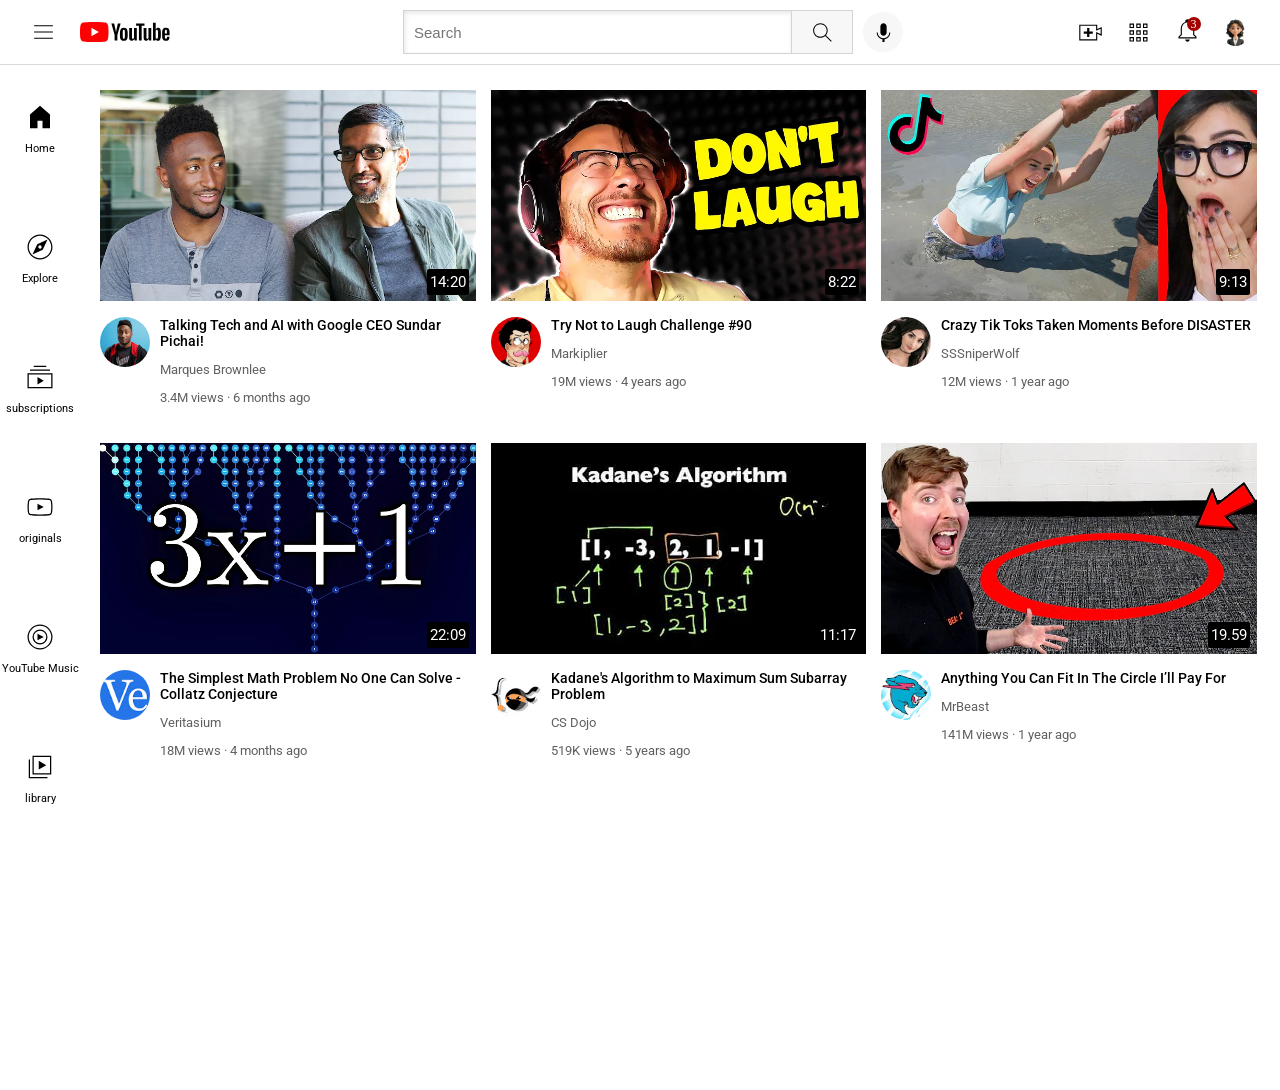
==== index.html @ 9d05a522 "Update and rename index.html.html to index.html" ====
<!DOCTYPE html>
<html>
<head>
  
  <link rel="preconnect" href="https://fonts.googleapis.com">
<link rel="preconnect" href="https://fonts.gstatic.com" crossorigin>
<link href="https://fonts.googleapis.com/css2?family=Roboto:ital,wght@0,100..900;1,100..900&display=swap" rel="stylesheet">

<line rel="stylesheet" href="styles/general.css"></line>
<link rel="stylesheet" href="styles/header.css">
<link rel="stylesheet" href="styles/video.css">
<link rel="stylesheet" href="styles/sideBar.css">

  <title>Youtube.com</title>
</head>

<body style="margin:0px;padding-top:90px;padding-left:100px;height:1000px;padding-right: 23px;">
  <div class="header">
    <div class="startingPart">
      <div class="hamburger-menu">
         <img class="hamburger-menu-img" src="icons/hamburger-menu.svg">
      </div>
      <div class="youtube-apps">
         <img class="youtube-apps-img" src="icons/youtube-logo.svg">
      </div>
    </div>
    <div class="middlePart">
      
        <input class="Search-bar"type="text" placeholder="Search">
     
      <div class="search-item">
        <img class="searchPic" src="icons/search.svg">
        <div class="tooltip">Search</div>
      </div>
      <div class="voice-search-item">
        <img class="voice-search-Pic" src="icons/voice-search-icon.svg">
        <div class="tooltip">Search with your voice</div>
      </div>
    </div>
    <div class="endingPart">
      <div class="upload-cont">
        <img class="upload-pic" src="icons/upload.svg">
      <div class="tooltip">Create</div>
      </div>
      <div class="youtube-app-cont">
        <img class="youtube-apps-pic" src="icons/youtube-apps (1).svg">
        <div class="tooltip">
          YouTube apps</div>
      </div>
      <div class="notify_cont">
         <img class="notifications-pic"src="icons/notifications.svg">
        <div class="notify-count">3</div>
        <div class="tooltip">notifications</div>
      </div>
      <img class="channel-pic" src="channels_Pictures/my-channel.png">
    </div>
  </div>


  <div class="sideBar">
    <div class="sidelink">
      <img src="sideBar/home.svg">
      <div>Home</div>
    </div>
    <div class="sidelink">
      <img src="sideBar/explore.svg">
      <div>Explore</div>
    </div>
    <div class="sidelink">
      <img src="sideBar/subscriptions.svg">
      <div>subscriptions</div>
    </div>
    <div class="sidelink">
      <img src="sideBar/originals.svg">
      <div>originals</div>
    </div>

    <div class="sidelink">
      <img src="sideBar/youtube-music.svg">
      <div>YouTube Music</div>
    </div>
    <div class="sidelink">
      <img src="sideBar/library.svg">
      <div>library</div>
    </div>
  </div>
  
  
  <div class="video-grid">
    <div class="video-preview">
    <div class="thumbnail-row">
      <img class="thumbnail" src="thumbnail/thumbnail-1 (1).webp">
      <div class="video-time">14:20</div>
    </div>
    <div class="video-info-grid">
        <div class="channel_Pictures">
          <img class="profile-pictures" src="channels_Pictures/channel-1.jpeg">
        </div>
        <div class="video-info">
              <p class="video-title">
              Talking Tech and AI with Google CEO Sundar Pichai!
              </p>
              <p class="video-author">
                Marques Brownlee
              </p>
              <p class="video-stats">
                3.4M views · 6 months ago
              </p>
        </div>
    </div>
  </div> 



  <div class="video-preview">
    <div class="thumbnail-row">
      <img class="thumbnail" src="thumbnail/thumbnail-2.webp">
      <div class="video-time">8:22</div>
    </div>
    <div class="video-info-grid">
        <div class="channel_Pictures">
          <img class="profile-pictures" src="channels_Pictures/channel-2.jpeg">
          
        </div>
        <div class="video-info">
              <p class="video-title">
              Try Not to Laugh Challenge #90
              </p>
              <p class="video-author">
                Markiplier
              </p>
              <p class="video-stats">
                19M views · 4 years ago
              </p>
        </div>
    </div>
  </div> 

   <div class="video-preview">
    <div class="thumbnail-row">
      <img class="thumbnail" src="thumbnail/thumbnail-3.webp">
      <div class="video-time">9:13</div>
    </div>
    <div class="video-info-grid">
        <div class="channel_Pictures">
          <img class="profile-pictures" src="channels_Pictures/channel-3.jpeg">
        </div>
        <div class="video-info">
              <p class="video-title">
              Crazy Tik Toks Taken Moments Before DISASTER
              </p>
              <p class="video-author">
              SSSniperWolf
              </p>
              <p class="video-stats">
                12M views · 1 year ago
              </p>
        </div>
    </div>
  </div> 

   <div class="video-preview">
    <div class="thumbnail-row">
      <img class="thumbnail" src="thumbnail/thumbnail-4.webp">
      <div class="video-time">22:09</div>
    </div>
    <div class="video-info-grid">
        <div class="channel_Pictures">
          <img class="profile-pictures" src="channels_Pictures/channel-4.jpeg">
        </div>
        <div class="video-info">
              <p class="video-title">
              The Simplest Math Problem No One Can Solve - Collatz Conjecture
              </p>
              <p class="video-author">
                Veritasium
              </p>
              <p class="video-stats">
               18M views · 4 months ago
              </p>
        </div>
    </div>
  </div> 

  <div class="video-preview">
    <div class="thumbnail-row">
      <img class="thumbnail" src="thumbnail/thumbnail-5.webp">
      <div class="video-time">11:17</div>
    </div>
    <div class="video-info-grid">
        <div class="channel_Pictures">
          <img class="profile-pictures" src="channels_Pictures/channel-5.jpeg">
        </div>
        <div class="video-info">
              <p class="video-title">
              Kadane's Algorithm to Maximum Sum Subarray Problem
              </p>
              <p class="video-author">
                CS Dojo
              </p>
              <p class="video-stats">
                519K views · 5 years ago
              </p>
        </div>
    </div>
  </div> 
  
   <div class="video-preview">
    <div class="thumbnail-row">
      <img class="thumbnail" src="thumbnail/thumbnail-6.webp">
      <div class="video-time">19.59</div>
    </div>
    <div class="video-info-grid">
        <div class="channel_Pictures">
          <img class="profile-pictures" src="channels_Pictures/channel-6.jpeg">
        </div>
        <div class="video-info">
              <p class="video-title">
              Anything You Can Fit In The Circle I’ll Pay For
              </p>
              <p class="video-author">
                MrBeast
              </p>
              <p class="video-stats">
                141M views · 1 year ago
              </p>
        </div>
    </div>
  </div> 
  </div>

        
    













  
</body>
</html>
---- styles/header.css ----
.header
{
  z-index:100;
  padding:7px;
  position:fixed;
  top:0;
  left:0;
  right:0;
  background-color: white;
  display:flex;
  height:50px;
  flex-direction:row;
  justify-content: space-between;
  border-bottom-width:1px;
  border-bottom-style: solid;
  border-bottom-color:rgb(218, 218, 218);
}
.startingPart
{
  display: flex;
  align-items: center;
}
.middlePart
{
  display:flex;
  align-items: center;
  flex:1;
  /* margin-right:35px; */
  margin-left:70px;
  max-width: 500px;
}
.endingPart
{
  display:flex;
  align-items: center;
  justify-content: space-evenly;
  width:200px;
  margin-right:10px;
  flex-shrink:0;
}
.hamburger-menu
{
  height:25px;

}
.hamburger-menu-img
{
  margin-left:24px;
  height:100%;
  margin-right:24px;
}
.youtube-apps
{
  height:20px;
  margin-right:3px;
}
.youtube-apps-img
{
  height:100%;
  
}
.Search-bar
{
  flex:1;
  font-size:15px;
  height:40px;
   width:0;
  min-width:0px;
  border-style:solid;
  border-width:1px;
  border-color:  rgb(212, 212, 212); 
  padding-left:10px;
  box-shadow:inset 1px 2px 5px rgba(0,0,0,0.1);
 
  
}
.search-bar::placeholder
{
  font-family: roboto,arial;
}
.search-item
{
  background-color: rgb(247, 247, 247);
  display:flex;
  align-items: center;
   justify-content: center;
  height:42px;
  border-style:solid;
  border-width:1px;
  border-color:  rgb(212, 212, 212);
  width:60px;
  margin-left:-1px;
  position:relative;
}
.searchPic
{
  height:25px;

}
.voice-search-item
{
  display:flex;
  align-items: center;
  justify-content:center;
  margin-left:10px;
  height:40px;
  width:40px;
  background-color: rgb(247, 247, 247);
  border-radius: 50%;
  text-align: center;
  position:relative;
}
.voice-search-Pic
{
  height: 25px;
}
.upload-pic,.youtube-apps-pic,.notifications-pic,.channel-pic
{
  height:27px;
  margin:7px;
}
.channel-pic
{
  border-radius:14px;
}
.notify_cont
{
  position:relative;
}
.notify-count
{
  text-align:center;
 color:white;
 background-color: rgb(165, 0, 0); 
 font-size:12px;
 height:14px;
 width:14px;
 border-radius:7px;
 position:absolute;
 top:7px;
 right:7px;
}
.upload-cont
{
  display:flex;
  align-items:center;
  justify-content:center;
  position:relative;
}
.youtube-app-cont
{
  display:flex;
  align-items:center;
  justify-content:center;
  position:relative;
}
.search-item .tooltip,.voice-search-item .tooltip,.upload-cont .tooltip,.youtube-app-cont .tooltip,.notify_cont .tooltip{
 font-family:Roboto,arial;
  font-size:12px;
  white-space:nowrap;
  position:absolute;
  background-color:rgb(120, 119, 119);
  top:60px;
  color:white;
  padding-top:8px;
  padding-bottom:8px;
  padding-left:6px;
  padding-right:6px;
  border-radius:2px;
  opacity:0;
}
.search-item:hover .tooltip,
.voice-search-item:hover .tooltip,.upload-cont:hover .tooltip,.youtube-app-cont:hover .tooltip,.notify_cont:hover .tooltip{
  opacity:1;
}
---- styles/video.css ----
.thumbnail
    {
      width:100%;
    }
    .video-title
    {
      
      font-family: Roboto ,Arial;
       margin-top:0px;
       font-weight:500;
       font-size:14px;
       margin-bottom:12px;
    }
    .video-author,
    .video-stats
    {
      font-family: Roboto,Arial;
      font-size:13px;
color:rgb(96,96,96);

    }
    .video-author{
      margin-bottom:4px;
    }
    .profile-pictures
    {
      width:100%;
      border-radius:50%;
    }
    .video-info
    {
      padding-left:10px;
    }
    .thumbnail-row
    {
      margin-bottom: 12px;
      position:relative;
    }
    .video-info-grid
    {
      display:grid;
      grid-template-columns: 50px 1fr;
    }
    .video-grid{
      display:grid;
      grid-template-columns: 1fr 1fr 1fr;
      column-gap:15px;
      row-gap:25px;

    }
    .video-time
    {
      background-color: black;
      color:white;
      position:absolute;
      right:7px;
      bottom:10px;
      font-size:15px;
      font-family: roboto,Arial;
      padding-left:3px;
      padding-right:3px;
    padding-top:4px;
  padding-bottom:4px;    
  border-radius:2px;
}
---- styles/sideBar.css ----
.sideBar
{
  width:80px;
  position:fixed;
  top:63px;
  left:0;
  bottom:0;
  
}
.sidelink
{
  display:flex;
  flex-direction: column;
  justify-content: center;
  align-items: center;
  height:130px;
  
}
.sidelink img{
  height:30px;
  margin-bottom: 5px;
}
.sidelink div{
  margin-top: 5px;
  font-size:11px;
  font-family: roboto, Arial;
}
.sidelink:hover{
  background-color: rgb(233, 230, 230);
}
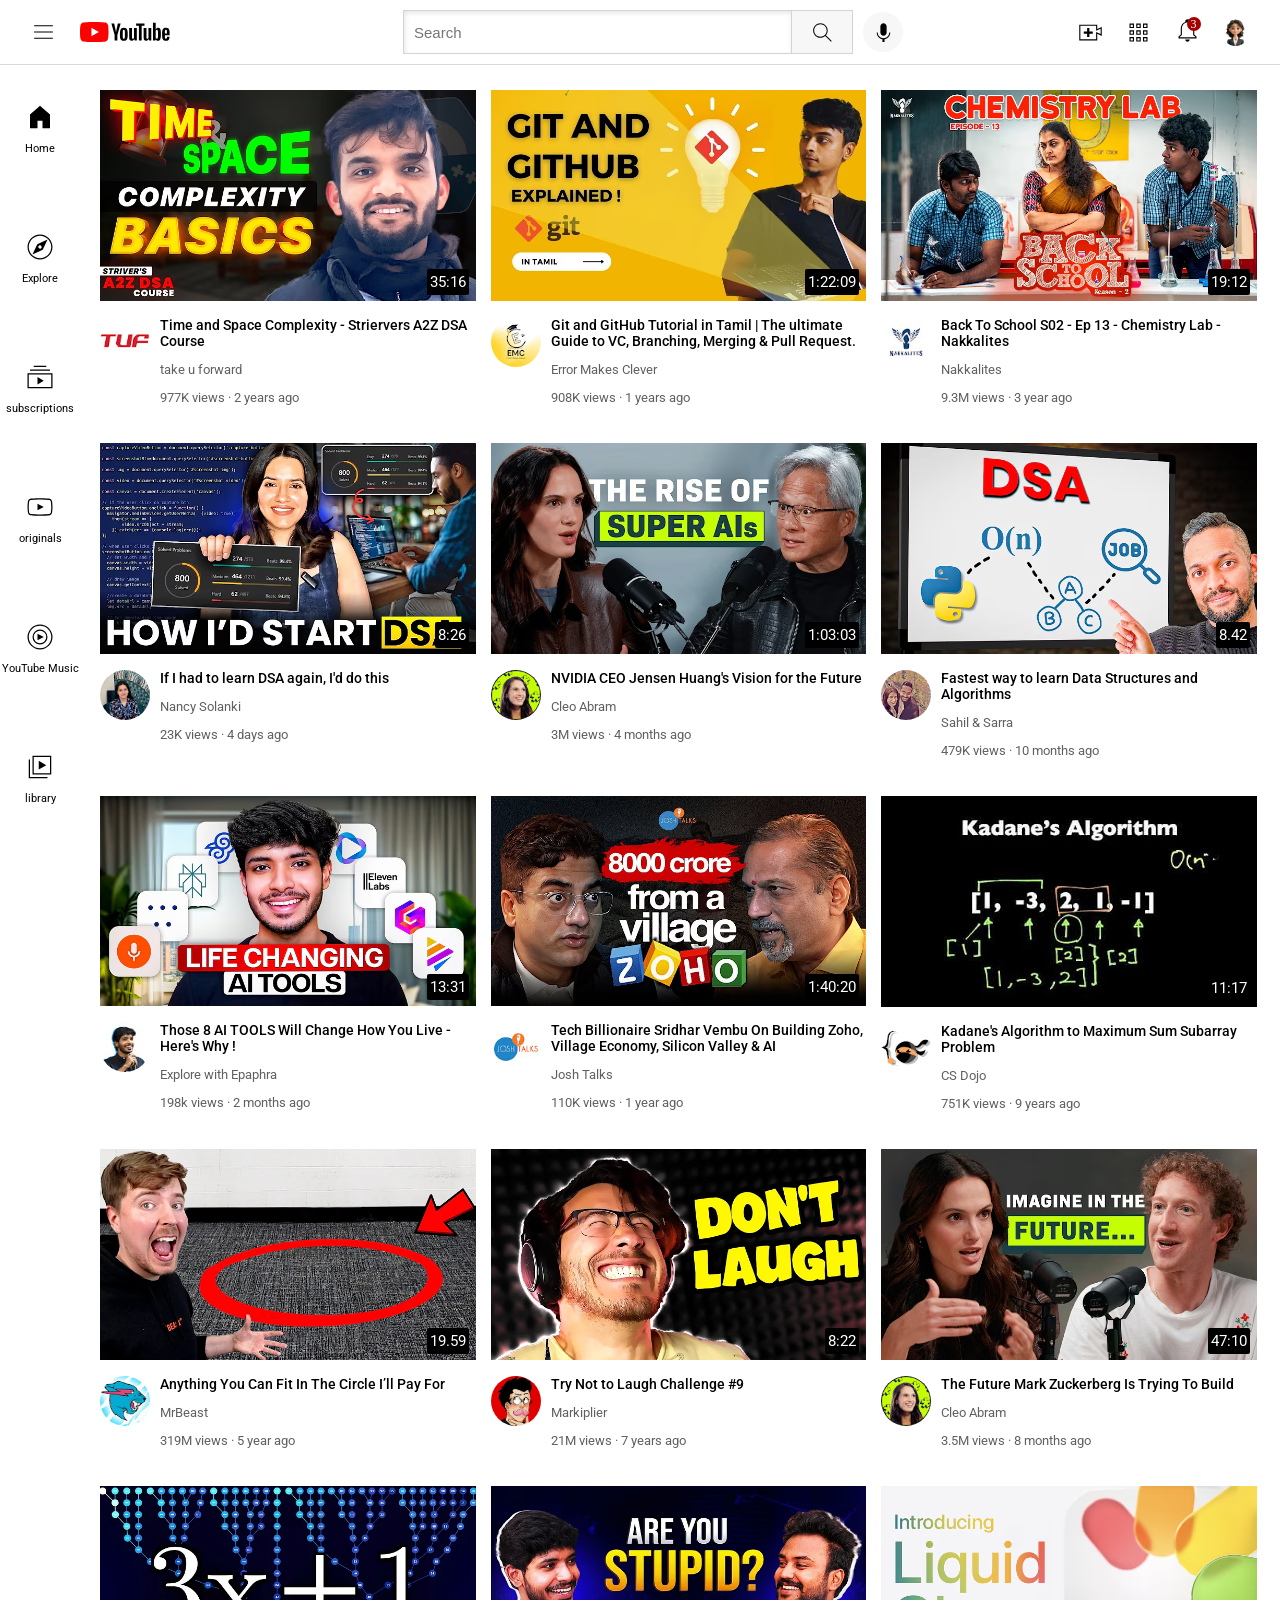
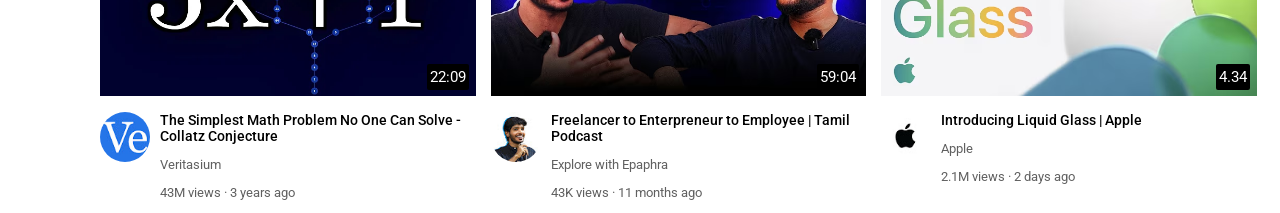
==== commit b1394d08: "Add files via upload" ====
--- a/index.html
+++ b/index.html
@@ -89,22 +89,22 @@
   <div class="video-grid">
     <div class="video-preview">
     <div class="thumbnail-row">
-      <img class="thumbnail" src="thumbnail/thumbnail-1 (1).webp">
-      <div class="video-time">14:20</div>
-    </div>
-    <div class="video-info-grid">
-        <div class="channel_Pictures">
-          <img class="profile-pictures" src="channels_Pictures/channel-1.jpeg">
-        </div>
-        <div class="video-info">
-              <p class="video-title">
-              Talking Tech and AI with Google CEO Sundar Pichai!
-              </p>
-              <p class="video-author">
-                Marques Brownlee
-              </p>
-              <p class="video-stats">
-                3.4M views · 6 months ago
+      <img class="thumbnail" src="thumbnail/hq720.avif">
+      <div class="video-time">35:16</div>
+    </div>
+    <div class="video-info-grid">
+        <div class="channel_Pictures">
+          <img class="profile-pictures" src="channels_Pictures/tuf.jpg">
+        </div>
+        <div class="video-info">
+              <p class="video-title">
+              Time and Space Complexity - Striervers A2Z DSA Course
+              </p>
+              <p class="video-author">
+                take u forward
+              </p>
+              <p class="video-stats">
+                977K views · 2 years ago
               </p>
         </div>
     </div>
@@ -113,6 +113,217 @@
 
 
   <div class="video-preview">
+    <div class="thumbnail-row">
+      <img class="thumbnail" src="thumbnail/hq720 (1).avif">
+      <div class="video-time">1:22:09</div>
+    </div>
+    <div class="video-info-grid">
+        <div class="channel_Pictures">
+          <img class="profile-pictures" src="channels_Pictures/emc.jpg">
+          
+        </div>
+        <div class="video-info">
+              <p class="video-title">
+              Git and GitHub Tutorial in Tamil | The ultimate Guide to VC, Branching, Merging & Pull Request.
+              </p>
+              <p class="video-author">
+                Error Makes Clever
+              </p>
+              <p class="video-stats">
+                908K views · 1 years ago
+              </p>
+        </div>
+    </div>
+  </div> 
+
+   <div class="video-preview">
+    <div class="thumbnail-row">
+      <img class="thumbnail" src="thumbnail/hq720 (2).avif">
+      <div class="video-time">19:12</div>
+    </div>
+    <div class="video-info-grid">
+        <div class="channel_Pictures">
+          <img class="profile-pictures" src="channels_Pictures/nakkalites.jpg">
+        </div>
+        <div class="video-info">
+              <p class="video-title">
+                Back To School S02 - Ep 13 - Chemistry Lab - Nakkalites
+              </p>
+              <p class="video-author">
+             Nakkalites
+              </p>
+              <p class="video-stats">
+                9.3M views · 3 year ago
+              </p>
+        </div>
+    </div>
+  </div> 
+
+   <div class="video-preview">
+    <div class="thumbnail-row">
+      <img class="thumbnail" src="thumbnail/hq720 (3).avif">
+      <div class="video-time">8:26</div>
+    </div>
+    <div class="video-info-grid">
+        <div class="channel_Pictures">
+          <img class="profile-pictures" src="channels_Pictures/nancy.jpg">
+        </div>
+        <div class="video-info">
+              <p class="video-title">
+            If I had to learn DSA again, I'd do this
+              </p>
+              <p class="video-author">
+              Nancy Solanki
+              </p>
+              <p class="video-stats">
+               23K views · 4 days ago
+              </p>
+        </div>
+    </div>
+  </div> 
+
+  <div class="video-preview">
+    <div class="thumbnail-row">
+      <img class="thumbnail" src="thumbnail/hq720 (4).avif">
+      <div class="video-time">1:03:03</div>
+    </div>
+    <div class="video-info-grid">
+        <div class="channel_Pictures">
+          <img class="profile-pictures" src="channels_Pictures/cleo.jpg">
+        </div>
+        <div class="video-info">
+              <p class="video-title">
+             NVIDIA CEO Jensen Huang's Vision for the Future
+              </p>
+              <p class="video-author">
+                   Cleo Abram
+              </p>
+              <p class="video-stats">
+                3M views · 4 months ago
+              </p>
+        </div>
+    </div>
+  </div> 
+  
+  <div class="video-preview">
+    <div class="thumbnail-row">
+      <img class="thumbnail" src="thumbnail/hq720 (12).avif">
+      <div class="video-time">8.42</div>
+    </div>
+    <div class="video-info-grid">
+        <div class="channel_Pictures">
+          <img class="profile-pictures" src="channels_Pictures/sahil&saara.jpg">
+        </div>
+        <div class="video-info">
+              <p class="video-title">
+              Fastest way to learn Data Structures and Algorithms
+              </p>
+              <p class="video-author">
+                Sahil & Sarra
+              </p>
+              <p class="video-stats">
+                479K views · 10 months ago
+              </p>
+        </div>
+    </div>
+  </div> 
+ 
+
+    <div class="video-preview">
+    <div class="thumbnail-row">
+      <img class="thumbnail" src="thumbnail/hq720 (6).avif">
+      <div class="video-time">13:31</div>
+    </div>
+    <div class="video-info-grid">
+        <div class="channel_Pictures">
+          <img class="profile-pictures" src="channels_Pictures/ewe.jpg">
+          
+        </div>
+        <div class="video-info">
+              <p class="video-title">
+                Those 8 AI TOOLS Will Change How You Live - Here's Why !
+              </p>
+              <p class="video-author">
+                Explore with Epaphra
+              </p>
+              <p class="video-stats">
+                198k views · 2 months ago
+              </p>
+        </div>
+    </div>
+  </div> 
+
+   <div class="video-preview">
+    <div class="thumbnail-row">
+      <img class="thumbnail" src="thumbnail/hq720 (7).avif">
+      <div class="video-time">1:40:20</div>
+    </div>
+    <div class="video-info-grid">
+        <div class="channel_Pictures">
+          <img class="profile-pictures" src="channels_Pictures/joshtalk.jpg">
+        </div>
+        <div class="video-info">
+              <p class="video-title">
+              Tech Billionaire Sridhar Vembu On Building Zoho, Village Economy, Silicon Valley & AI
+              </p>
+              <p class="video-author">
+              Josh Talks
+              </p>
+              <p class="video-stats">
+                110K views · 1 year ago
+              </p>
+        </div>
+    </div>
+  </div> 
+
+
+
+  <div class="video-preview">
+    <div class="thumbnail-row">
+      <img class="thumbnail" src="thumbnail/thumbnail-5.webp">
+      <div class="video-time">11:17</div>
+    </div>
+    <div class="video-info-grid">
+        <div class="channel_Pictures">
+          <img class="profile-pictures" src="channels_Pictures/channel-5.jpeg">
+        </div>
+        <div class="video-info">
+              <p class="video-title">
+              Kadane's Algorithm to Maximum Sum Subarray Problem
+              </p>
+              <p class="video-author">
+                CS Dojo
+              </p>
+              <p class="video-stats">
+                751K views · 9 years ago
+              </p>
+        </div>
+    </div>
+  </div> 
+  
+   <div class="video-preview">
+    <div class="thumbnail-row">
+      <img class="thumbnail" src="thumbnail/thumbnail-6.webp">
+      <div class="video-time">19.59</div>
+    </div>
+    <div class="video-info-grid">
+        <div class="channel_Pictures">
+          <img class="profile-pictures" src="channels_Pictures/channel-6.jpeg">
+        </div>
+        <div class="video-info">
+              <p class="video-title">
+              Anything You Can Fit In The Circle I’ll Pay For
+              </p>
+              <p class="video-author">
+                MrBeast
+              </p>
+              <p class="video-stats">
+                319M views · 5 year ago
+              </p>
+        </div>
+    </div>
+  </div> 
+    <div class="video-preview">
     <div class="thumbnail-row">
       <img class="thumbnail" src="thumbnail/thumbnail-2.webp">
       <div class="video-time">8:22</div>
@@ -124,40 +335,40 @@
         </div>
         <div class="video-info">
               <p class="video-title">
-              Try Not to Laugh Challenge #90
+              Try Not to Laugh Challenge #9
               </p>
               <p class="video-author">
                 Markiplier
               </p>
               <p class="video-stats">
-                19M views · 4 years ago
-              </p>
-        </div>
-    </div>
-  </div> 
-
-   <div class="video-preview">
-    <div class="thumbnail-row">
-      <img class="thumbnail" src="thumbnail/thumbnail-3.webp">
-      <div class="video-time">9:13</div>
-    </div>
-    <div class="video-info-grid">
-        <div class="channel_Pictures">
-          <img class="profile-pictures" src="channels_Pictures/channel-3.jpeg">
-        </div>
-        <div class="video-info">
-              <p class="video-title">
-              Crazy Tik Toks Taken Moments Before DISASTER
-              </p>
-              <p class="video-author">
-              SSSniperWolf
-              </p>
-              <p class="video-stats">
-                12M views · 1 year ago
-              </p>
-        </div>
-    </div>
-  </div> 
+                21M views · 7 years ago
+              </p>
+        </div>
+    </div>
+  </div> 
+<div class="video-preview">
+    <div class="thumbnail-row">
+      <img class="thumbnail" src="thumbnail/hq720 (5).avif">
+      <div class="video-time">47:10</div>
+    </div>
+    <div class="video-info-grid">
+        <div class="channel_Pictures">
+          <img class="profile-pictures" src="channels_Pictures/cleo.jpg">
+        </div>
+        <div class="video-info">
+              <p class="video-title">
+             The Future Mark Zuckerberg Is Trying To Build
+              </p>
+              <p class="video-author">
+                Cleo Abram
+              </p>
+              <p class="video-stats">
+                3.5M views · 8 months ago
+              </p>
+        </div>
+    </div>
+  </div> 
+
 
    <div class="video-preview">
     <div class="thumbnail-row">
@@ -176,7 +387,7 @@
                 Veritasium
               </p>
               <p class="video-stats">
-               18M views · 4 months ago
+               43M views · 3 years ago
               </p>
         </div>
     </div>
@@ -184,66 +395,51 @@
 
   <div class="video-preview">
     <div class="thumbnail-row">
-      <img class="thumbnail" src="thumbnail/thumbnail-5.webp">
-      <div class="video-time">11:17</div>
-    </div>
-    <div class="video-info-grid">
-        <div class="channel_Pictures">
-          <img class="profile-pictures" src="channels_Pictures/channel-5.jpeg">
-        </div>
-        <div class="video-info">
-              <p class="video-title">
-              Kadane's Algorithm to Maximum Sum Subarray Problem
-              </p>
-              <p class="video-author">
-                CS Dojo
-              </p>
-              <p class="video-stats">
-                519K views · 5 years ago
-              </p>
-        </div>
-    </div>
-  </div> 
-  
-   <div class="video-preview">
-    <div class="thumbnail-row">
-      <img class="thumbnail" src="thumbnail/thumbnail-6.webp">
-      <div class="video-time">19.59</div>
-    </div>
-    <div class="video-info-grid">
-        <div class="channel_Pictures">
-          <img class="profile-pictures" src="channels_Pictures/channel-6.jpeg">
-        </div>
-        <div class="video-info">
-              <p class="video-title">
-              Anything You Can Fit In The Circle I’ll Pay For
-              </p>
-              <p class="video-author">
-                MrBeast
-              </p>
-              <p class="video-stats">
-                141M views · 1 year ago
-              </p>
-        </div>
-    </div>
-  </div> 
-  </div>
-
-        
+      <img class="thumbnail" src="thumbnail/hq720 (9).avif">
+      <div class="video-time">59:04</div>
+    </div>
+    <div class="video-info-grid">
+        <div class="channel_Pictures">
+          <img class="profile-pictures" src="channels_Pictures/ewe.jpg">
+        </div>
+        <div class="video-info">
+              <p class="video-title">
+              Freelancer to Enterpreneur to Employee | Tamil Podcast
+              </p>
+              <p class="video-author">
+            Explore with Epaphra
+              </p>
+              <p class="video-stats">
+                43K views · 11 months ago
+              </p>
+        </div>
+    </div>
+  </div> 
+  
+   <div class="video-preview">
+    <div class="thumbnail-row">
+      <img class="thumbnail" src="thumbnail/hq720 (10).avif">
+      <div class="video-time">4.34</div>
+    </div>
+    <div class="video-info-grid">
+        <div class="channel_Pictures">
+          <img class="profile-pictures" src="channels_Pictures/apple.jpg">
+        </div>
+        <div class="video-info">
+              <p class="video-title">
+              Introducing Liquid Glass | Apple
+              </p>
+              <p class="video-author">
+                Apple
+              </p>
+              <p class="video-stats">
+                2.1M views · 2 days ago
+              </p>
+        </div>
+    </div>
+  </div> 
+  
     
-
-
-
-
-
-
-
-
-
-
-
-
-
-  
+  </div> 
 </body>
 </html>
